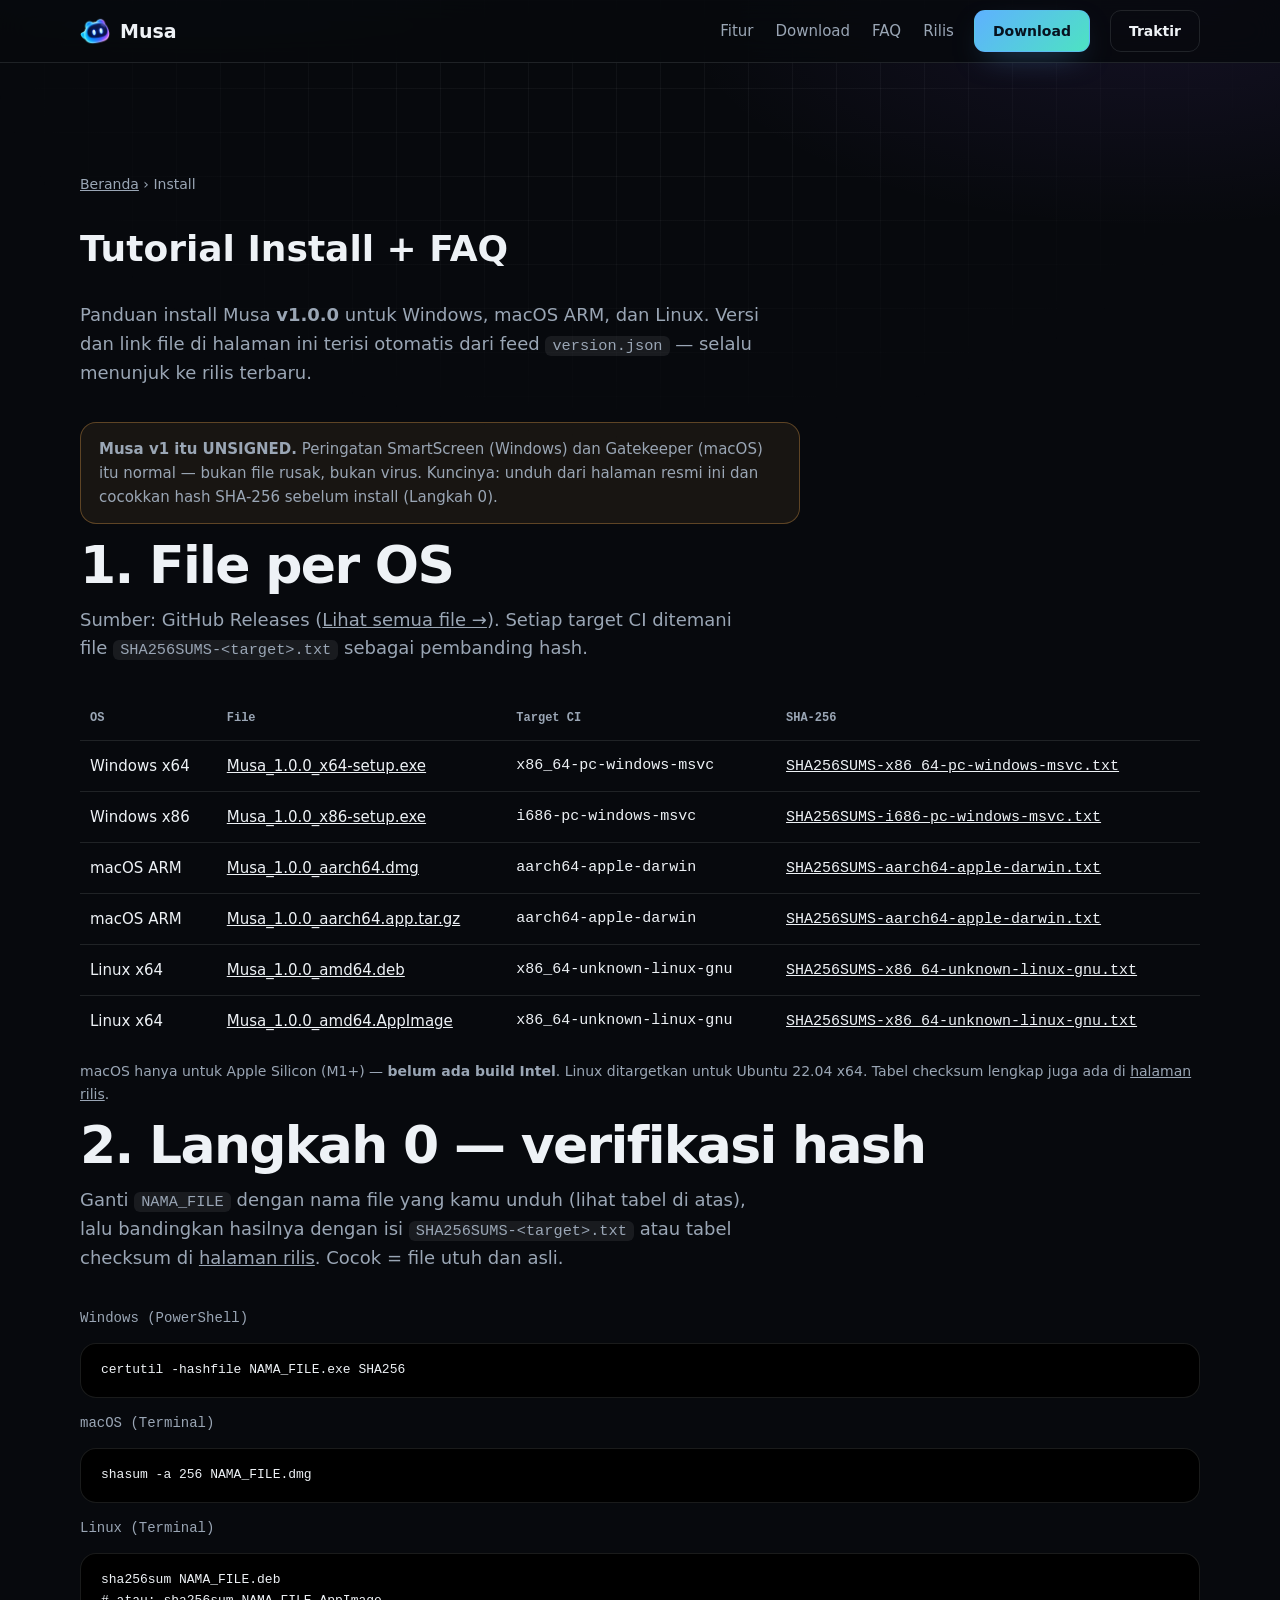
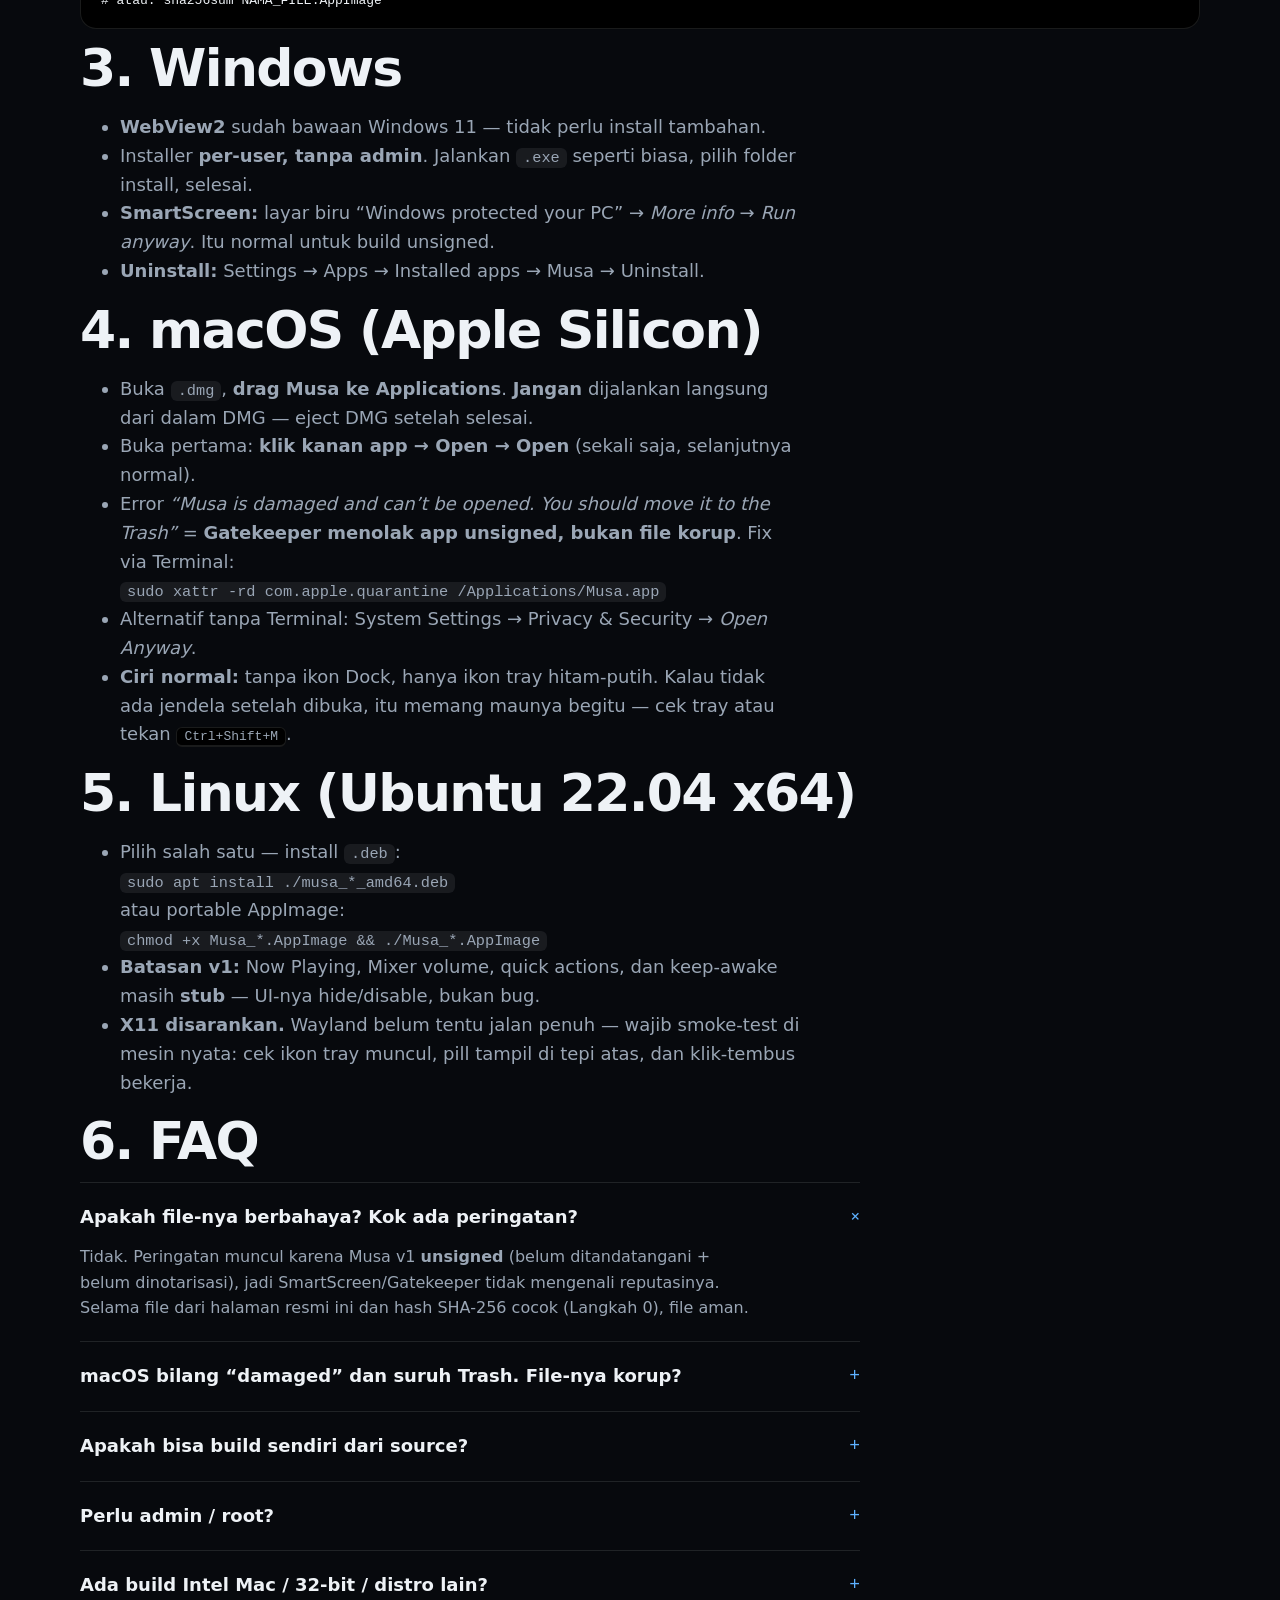
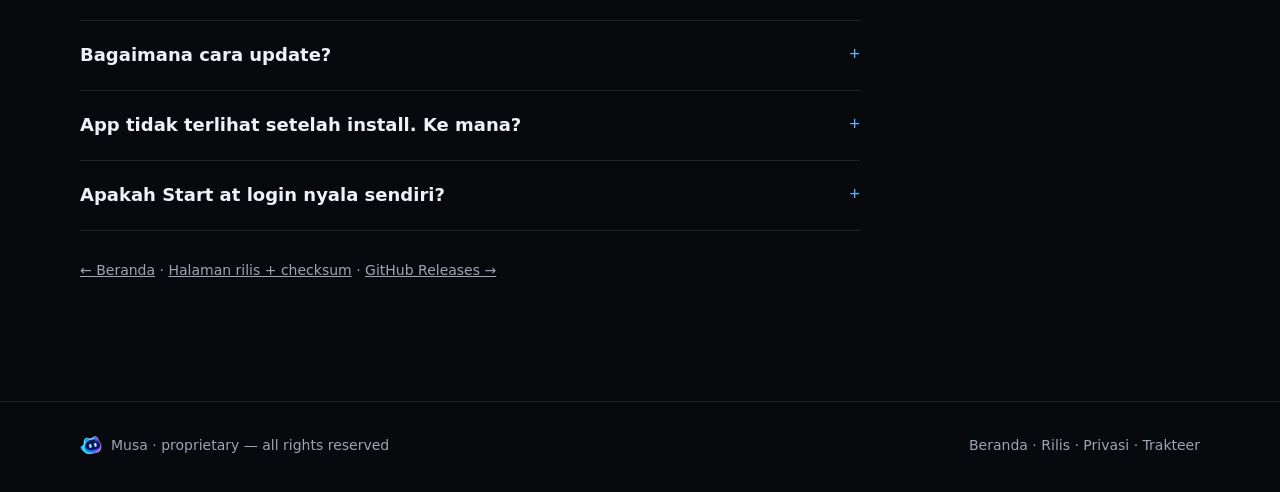
==== install/index.html @ 853f1265 "Halaman install + FAQ, rilis via GitHub, tombol Trakteer - releases.json: file rilis pindah ke GitHu" ====
<!doctype html>
<html lang="id">
<head>
  <meta charset="utf-8" />
  <meta name="viewport" content="width=device-width, initial-scale=1" />
  <title>Tutorial Install + FAQ — Musa</title>
  <meta name="description" content="Cara install Musa v1 (unsigned) di Windows, macOS ARM, dan Linux: verifikasi SHA-256, lewati SmartScreen/Gatekeeper, plus FAQ update dan troubleshooting." />
  <link rel="canonical" href="https://musa.kacangan.net/install/" />
  <meta name="theme-color" content="#0a0a0c" />
  <meta name="robots" content="index, follow" />
  <meta property="og:type" content="website" />
  <meta property="og:site_name" content="Musa" />
  <meta property="og:title" content="Tutorial Install + FAQ — Musa" />
  <meta property="og:description" content="Musa v1 itu unsigned: SmartScreen/Gatekeeper cerewet itu normal. Verifikasi hash, install per-OS, FAQ update & troubleshooting." />
  <meta property="og:url" content="https://musa.kacangan.net/install/" />
  <meta property="og:image" content="https://musa.kacangan.net/assets/og-image.png" />
  <meta name="twitter:card" content="summary_large_image" />
  <meta name="twitter:title" content="Tutorial Install + FAQ — Musa" />
  <meta name="twitter:description" content="Verifikasi hash, lewati SmartScreen/Gatekeeper, install per-OS, FAQ update & troubleshooting." />
  <meta name="twitter:image" content="https://musa.kacangan.net/assets/og-image.png" />
  <link rel="icon" type="image/x-icon" href="../assets/favicon.ico" />
  <link rel="icon" type="image/png" sizes="32x32" href="../assets/favicon-32x32.png" />
  <link rel="icon" type="image/png" sizes="16x16" href="../assets/favicon-16x16.png" />
  <link rel="apple-touch-icon" href="../assets/apple-touch-icon.png" />
  <link rel="manifest" href="../site.webmanifest" />
  <link rel="stylesheet" href="../styles.css" />
  <script type="application/ld+json">
  {"@context":"https://schema.org","@type":"WebPage","name":"Tutorial Install + FAQ — Musa","url":"https://musa.kacangan.net/install/","description":"Cara install Musa v1 (unsigned) di Windows, macOS ARM, dan Linux plus FAQ."}
  </script>
  <script type="application/ld+json">
  {"@context":"https://schema.org","@type":"FAQPage","mainEntity":[
    {"@type":"Question","name":"Apakah file Musa berbahaya? Ada peringatan SmartScreen/Gatekeeper.","acceptedAnswer":{"@type":"Answer","text":"Tidak. Musa v1 belum ditandatangani (unsigned) sehingga Windows SmartScreen dan macOS Gatekeeper memberi peringatan. Itu normal untuk build unsigned. Pastikan file diunduh dari halaman resmi ini dan cocokkan hash SHA-256-nya."}},
    {"@type":"Question","name":"macOS bilang file damaged dan harus di-Trash. Apakah file-nya korup?","acceptedAnswer":{"@type":"Answer","text":"Bukan korup — itu Gatekeeper menolak aplikasi unsigned. Selama hash SHA-256 cocok, file-nya utuh. Perbaiki dengan sudo xattr -rd com.apple.quarantine /Applications/Musa.app atau via Privacy & Security > Open Anyway."}},
    {"@type":"Question","name":"Apakah perlu install sebagai admin/root?","acceptedAnswer":{"@type":"Answer","text":"Tidak untuk Windows (installer per-user) dan AppImage Linux. Paket .deb butuh sudo apt install. Di macOS, drag ke Applications kadang meminta password admin."}},
    {"@type":"Question","name":"Apakah ada build untuk Intel Mac, Windows 32-bit, atau distro Linux lain?","acceptedAnswer":{"@type":"Answer","text":"macOS hanya Apple Silicon (ARM M1+), belum ada build Intel. Windows tersedia x64 dan x86 (32-bit). Linux ditargetkan untuk Ubuntu 22.04 x64; distro lain bisa coba AppImage tanpa garansi."}},
    {"@type":"Question","name":"Bagaimana cara update Musa?","acceptedAnswer":{"@type":"Answer","text":"v1 masih manual: buka Settings > General > Update di aplikasi untuk cek versi terbaru (via feed version.json), unduh installer baru, dan install di atas versi lama. Setting JSON terbawa otomatis."}},
    {"@type":"Question","name":"Aplikasi tidak terlihat setelah install. Di mana?","acceptedAnswer":{"@type":"Answer","text":"Musa berjalan sebagai ikon tray tanpa jendela utama. Cek tray/system tray, atau tekan Ctrl+Shift+M untuk memunculkan pill. Kalau tetap hilang, cek log: Windows di %LOCALAPPDATA%\\com.musa.app\\logs\\musa.log, macOS di ~/Library/Logs/com.musa.app/musa.log."}}
  ]}
  </script>
</head>
<body>
  <header class="nav">
    <div class="wrap nav-inner">
      <a class="brand" href="../index.html"><img src="../assets/logo.png" alt="Logo Musa" width="30" height="30" />Musa</a>
      <nav class="nav-links">
        <a href="../index.html#fitur">Fitur</a>
        <a href="../index.html#download">Download</a>
        <a href="../index.html#faq">FAQ</a>
        <a href="../rilis/">Rilis</a>
      </nav>
      <a class="btn btn-small" href="../index.html#download">Download</a>
      <a class="btn btn-small btn-ghost" href="https://trakteer.id/codewithalfi" target="_blank" rel="noopener">Traktir</a>
    </div>
  </header>

  <main class="wrap section">
    <p class="meta"><a href="../index.html">Beranda</a> › Install</p>
    <h1>Tutorial Install + FAQ</h1>
    <p class="section-sub">Panduan install Musa <strong data-ver>v1</strong> untuk Windows, macOS ARM, dan Linux. Versi dan link file di halaman ini terisi otomatis dari feed <code>version.json</code> — selalu menunjuk ke rilis terbaru.</p>

    <p class="warn"><strong>Musa v1 itu UNSIGNED.</strong> Peringatan SmartScreen (Windows) dan Gatekeeper (macOS) itu normal — bukan file rusak, bukan virus. Kuncinya: unduh dari halaman resmi ini dan cocokkan hash SHA-256 sebelum install (Langkah 0).</p>

    <h2 id="file">1. File per OS</h2>
    <p class="section-sub">Sumber: GitHub Releases (<a data-github href="https://github.com/alfiansetia/musa-landing/releases/">Lihat semua file →</a>). Setiap target CI ditemani file <code>SHA256SUMS-&lt;target&gt;.txt</code> sebagai pembanding hash.</p>
    <div style="overflow-x:auto">
    <table class="table">
      <thead><tr><th>OS</th><th>File</th><th>Target CI</th><th>SHA-256</th></tr></thead>
      <tbody>
        <tr>
          <td>Windows x64</td>
          <td><a data-asset="x64-setup" href="../rilis/"><span data-filename="x64-setup">memuat…</span></a></td>
          <td class="mono">x86_64-pc-windows-msvc</td>
          <td><a data-sha="x86_64-pc-windows-msvc" href="https://github.com/alfiansetia/musa-landing/releases/" class="mono">SHA256SUMS.txt</a></td>
        </tr>
        <tr>
          <td>Windows x86</td>
          <td><a data-asset="x86-setup" href="../rilis/"><span data-filename="x86-setup">memuat…</span></a></td>
          <td class="mono">i686-pc-windows-msvc</td>
          <td><a data-sha="i686-pc-windows-msvc" href="https://github.com/alfiansetia/musa-landing/releases/" class="mono">SHA256SUMS.txt</a></td>
        </tr>
        <tr>
          <td>macOS ARM</td>
          <td><a data-asset="dmg" href="../rilis/"><span data-filename="dmg">memuat…</span></a></td>
          <td class="mono">aarch64-apple-darwin</td>
          <td><a data-sha="aarch64-apple-darwin" href="https://github.com/alfiansetia/musa-landing/releases/" class="mono">SHA256SUMS.txt</a></td>
        </tr>
        <tr>
          <td>macOS ARM</td>
          <td><a data-asset="app-targz" href="../rilis/"><span data-filename="app-targz">memuat…</span></a></td>
          <td class="mono">aarch64-apple-darwin</td>
          <td><a data-sha="aarch64-apple-darwin" href="https://github.com/alfiansetia/musa-landing/releases/" class="mono">SHA256SUMS.txt</a></td>
        </tr>
        <tr>
          <td>Linux x64</td>
          <td><a data-asset="deb" href="../rilis/"><span data-filename="deb">memuat…</span></a></td>
          <td class="mono">x86_64-unknown-linux-gnu</td>
          <td><a data-sha="x86_64-unknown-linux-gnu" href="https://github.com/alfiansetia/musa-landing/releases/" class="mono">SHA256SUMS.txt</a></td>
        </tr>
        <tr>
          <td>Linux x64</td>
          <td><a data-asset="appimage" href="../rilis/"><span data-filename="appimage">memuat…</span></a></td>
          <td class="mono">x86_64-unknown-linux-gnu</td>
          <td><a data-sha="x86_64-unknown-linux-gnu" href="https://github.com/alfiansetia/musa-landing/releases/" class="mono">SHA256SUMS.txt</a></td>
        </tr>
      </tbody>
    </table>
    </div>
    <p class="meta">macOS hanya untuk Apple Silicon (M1+) — <strong>belum ada build Intel</strong>. Linux ditargetkan untuk Ubuntu 22.04 x64. Tabel checksum lengkap juga ada di <a href="../rilis/">halaman rilis</a>.</p>

    <h2 id="verifikasi">2. Langkah 0 — verifikasi hash</h2>
    <p class="section-sub">Ganti <code>NAMA_FILE</code> dengan nama file yang kamu unduh (lihat tabel di atas), lalu bandingkan hasilnya dengan isi <code>SHA256SUMS-&lt;target&gt;.txt</code> atau tabel checksum di <a href="../rilis/">halaman rilis</a>. Cocok = file utuh dan asli.</p>
    <p class="meta mono">Windows (PowerShell)</p>
    <pre class="code">certutil -hashfile NAMA_FILE.exe SHA256</pre>
    <p class="meta mono">macOS (Terminal)</p>
    <pre class="code">shasum -a 256 NAMA_FILE.dmg</pre>
    <p class="meta mono">Linux (Terminal)</p>
    <pre class="code">sha256sum NAMA_FILE.deb
# atau: sha256sum NAMA_FILE.AppImage</pre>

    <h2 id="windows">3. Windows</h2>
    <ul class="notes-list">
      <li><strong>WebView2</strong> sudah bawaan Windows 11 — tidak perlu install tambahan.</li>
      <li>Installer <strong>per-user, tanpa admin</strong>. Jalankan <code>.exe</code> seperti biasa, pilih folder install, selesai.</li>
      <li><strong>SmartScreen:</strong> layar biru &ldquo;Windows protected your PC&rdquo; → <em>More info</em> → <em>Run anyway</em>. Itu normal untuk build unsigned.</li>
      <li><strong>Uninstall:</strong> Settings → Apps → Installed apps → Musa → Uninstall.</li>
    </ul>

    <h2 id="macos">4. macOS (Apple Silicon)</h2>
    <ul class="notes-list">
      <li>Buka <code>.dmg</code>, <strong>drag Musa ke Applications</strong>. <strong>Jangan</strong> dijalankan langsung dari dalam DMG — eject DMG setelah selesai.</li>
      <li>Buka pertama: <strong>klik kanan app → Open → Open</strong> (sekali saja, selanjutnya normal).</li>
      <li>Error <em>&ldquo;Musa is damaged and can&rsquo;t be opened. You should move it to the Trash&rdquo;</em> = <strong>Gatekeeper menolak app unsigned, bukan file korup</strong>. Fix via Terminal:<br /><code>sudo xattr -rd com.apple.quarantine /Applications/Musa.app</code></li>
      <li>Alternatif tanpa Terminal: System Settings → Privacy &amp; Security → <em>Open Anyway</em>.</li>
      <li><strong>Ciri normal:</strong> tanpa ikon Dock, hanya ikon tray hitam-putih. Kalau tidak ada jendela setelah dibuka, itu memang maunya begitu — cek tray atau tekan <kbd>Ctrl+Shift+M</kbd>.</li>
    </ul>

    <h2 id="linux">5. Linux (Ubuntu 22.04 x64)</h2>
    <ul class="notes-list">
      <li>Pilih salah satu — install <code>.deb</code>:<br /><code>sudo apt install ./musa_*_amd64.deb</code><br />atau portable AppImage:<br /><code>chmod +x Musa_*.AppImage &amp;&amp; ./Musa_*.AppImage</code></li>
      <li><strong>Batasan v1:</strong> Now Playing, Mixer volume, quick actions, dan keep-awake masih <strong>stub</strong> — UI-nya hide/disable, bukan bug.</li>
      <li><strong>X11 disarankan.</strong> Wayland belum tentu jalan penuh — wajib smoke-test di mesin nyata: cek ikon tray muncul, pill tampil di tepi atas, dan klik-tembus bekerja.</li>
    </ul>

    <h2 id="faq">6. FAQ</h2>
    <details open>
      <summary>Apakah file-nya berbahaya? Kok ada peringatan?</summary>
      <p>Tidak. Peringatan muncul karena Musa v1 <strong>unsigned</strong> (belum ditandatangani + belum dinotarisasi), jadi SmartScreen/Gatekeeper tidak mengenali reputasinya. Selama file dari halaman resmi ini dan hash SHA-256 cocok (Langkah 0), file aman.</p>
    </details>
    <details>
      <summary>macOS bilang &ldquo;damaged&rdquo; dan suruh Trash. File-nya korup?</summary>
      <p>Bukan korup — itu pesan Gatekeeper untuk app unsigned. Kalau hash SHA-256 cocok, file utuh. Fix: <code>sudo xattr -rd com.apple.quarantine /Applications/Musa.app</code>, atau System Settings → Privacy &amp; Security → <em>Open Anyway</em>.</p>
    </details>
    <details>
      <summary>Apakah bisa build sendiri dari source?</summary>
      <p>Tidak — Musa itu <strong>closed source</strong> (proprietary), tidak ada source publik. Satu-satunya cara resmi adalah binary dari halaman ini / GitHub Releases, lalu verifikasi hash-nya (Langkah 0).</p>
    </details>
    <details>
      <summary>Perlu admin / root?</summary>
      <p>Windows tidak (per-user). macOS umumnya tidak, kadang butuh password admin saat copy ke Applications. Linux: <code>.deb</code> butuh <code>sudo</code>, AppImage tidak.</p>
    </details>
    <details>
      <summary>Ada build Intel Mac / 32-bit / distro lain?</summary>
      <p>macOS: <strong>ARM M1+ saja, belum ada build Intel</strong>. Windows: tersedia x64 dan x86 (32-bit). Linux: target Ubuntu 22.04 x64 — distro lain silakan coba AppImage, tanpa garansi.</p>
    </details>
    <details>
      <summary>Bagaimana cara update?</summary>
      <p>v1 masih <strong>manual</strong>: buka Settings → General → Update di aplikasi untuk cek versi terbaru (mengambil feed <code>version.json</code>). Unduh installer baru dan install di atas versi lama — setting JSON terbawa otomatis.</p>
    </details>
    <details>
      <summary>App tidak terlihat setelah install. Ke mana?</summary>
      <p>Musa hidup di <strong>tray</strong> tanpa jendela utama. Cek ikon tray, atau tekan <kbd>Ctrl+Shift+M</kbd> sebagai jalur darurat. Kalau tetap hilang, cek log — Windows: <code>%LOCALAPPDATA%\com.musa.app\logs\musa.log</code> · macOS: <code>~/Library/Logs/com.musa.app/musa.log</code>.</p>
    </details>
    <details>
      <summary>Apakah Start at login nyala sendiri?</summary>
      <p>Tidak — <strong>default mati</strong>. Nyalakan manual dari Settings atau menu tray kalau mau Musa jalan tiap boot.</p>
    </details>

    <p class="meta" style="margin-top:28px"><a href="../index.html">← Beranda</a> · <a href="../rilis/">Halaman rilis + checksum</a> · <a data-github href="https://github.com/alfiansetia/musa-landing/releases/">GitHub Releases →</a></p>
  </main>

  <footer>
    <div class="wrap foot">
      <span class="foot-brand"><img src="../assets/logo.png" alt="" width="22" height="22" />Musa · proprietary — all rights reserved</span>
      <span><a href="../index.html">Beranda</a> · <a href="../rilis/">Rilis</a> · <a href="../privasi/">Privasi</a> · <a href="https://trakteer.id/codewithalfi" target="_blank" rel="noopener">Trakteer</a></span>
    </div>
  </footer>

  <script>
  // Isi versi + URL file dinamis dari ../version.json (feed rilis terbaru).
  // Tanpa JS (atau fetch gagal, mis. preview file://): link default mengarah
  // ke ../rilis/ dan halaman GitHub Releases — tidak ada link mati.
  (function () {
    function basename(url) {
      try { return decodeURIComponent(url.split("?")[0].split("/").pop()) || ""; }
      catch (e) { return ""; }
    }
    function fill(rel) {
      if (!rel || !rel.version) return;
      document.querySelectorAll("[data-ver]").forEach(function (el) {
        el.textContent = "v" + rel.version;
      });
      var files = rel.files || {};
      document.querySelectorAll("[data-asset]").forEach(function (el) {
        var url = files[el.getAttribute("data-asset")];
        if (url && url !== "#") {
          el.href = url;
          var name = document.querySelector('[data-filename="' + el.getAttribute("data-asset") + '"]');
          if (name) name.textContent = basename(url);
        } else {
          el.href = "../rilis/";
        }
      });
      var base = "";
      Object.keys(files).forEach(function (k) {
        var u = files[k];
        if (u && u !== "#" && !base) base = u.slice(0, u.lastIndexOf("/") + 1);
      });
      document.querySelectorAll("[data-sha]").forEach(function (el) {
        var t = el.getAttribute("data-sha");
        el.textContent = "SHA256SUMS-" + t + ".txt";
        el.href = base ? base + "SHA256SUMS-" + t + ".txt"
          : "https://github.com/alfiansetia/musa-landing/releases/";
      });
      if (rel.github) {
        document.querySelectorAll("[data-github]").forEach(function (el) { el.href = rel.github; });
      }
    }
    fetch("../version.json", { cache: "no-store" })
      .then(function (r) { if (!r.ok) throw new Error("http " + r.status); return r.json(); })
      .then(fill)
      .catch(function () {
        document.querySelectorAll("[data-filename]").forEach(function (el) {
          el.textContent = "lihat halaman rilis";
        });
      });
  })();
  </script>
</body>
</html>
---- styles.css ----
:root {
  color-scheme: dark;
  --bg: #07090d;
  --bg2: #0b0f16;
  --panel: #0e141d;
  --panel2: #111927;
  --ink: #eef2f6;
  --mist: #9aa6b5;
  --dim: #5f6b7a;
  --line: rgba(238, 242, 246, 0.11);
  --brand: #5eb1ff;
  --brand-ink: #06121f;
  --acc: #5eb1ff;
  --acc2: #4de3c2;
  --font: "Bricolage Grotesque", "Segoe UI Variable Display", "Segoe UI", system-ui, sans-serif;
  --mono: "JetBrains Mono", ui-monospace, "Cascadia Code", Consolas, monospace;
  --spring: cubic-bezier(0.34, 1.32, 0.5, 1);
}
* { box-sizing: border-box; }
html { scroll-behavior: smooth; -webkit-text-size-adjust: 100%; }
body {
  margin: 0; color: var(--ink);
  font-family: var(--font); font-size: 18px; line-height: 1.6;
  -webkit-font-smoothing: antialiased;
  background:
    radial-gradient(900px 420px at 15% -5%, rgba(94, 177, 255, 0.13), transparent 60%),
    radial-gradient(800px 380px at 90% 0%, rgba(139, 92, 246, 0.10), transparent 60%),
    linear-gradient(var(--bg), var(--bg));
}
body::before {
  content: ""; position: fixed; inset: 0; pointer-events: none; z-index: 0;
  background-image: linear-gradient(rgba(238,242,246,0.045) 1px, transparent 1px),
    linear-gradient(90deg, rgba(238,242,246,0.045) 1px, transparent 1px);
  background-size: 44px 44px;
  mask-image: radial-gradient(900px 600px at 50% 0%, #000 30%, transparent 75%);
}
main, header, footer { position: relative; z-index: 1; }
a { color: inherit; }
:focus-visible { outline: 2px solid var(--brand); outline-offset: 3px; border-radius: 6px; }
.wrap { width: min(1120px, 100% - 48px); margin-inline: auto; }
.mono { font-family: var(--mono); }
.dim { color: var(--dim); }

/* Nav */
.nav {
  position: sticky; top: 0; z-index: 50;
  background: rgba(7, 9, 13, 0.82); backdrop-filter: blur(14px);
  border-bottom: 1px solid var(--line);
  transition: transform 0.32s var(--spring);
}
.nav-hidden { transform: translateY(-100%); }
.nav-inner { display: flex; align-items: center; gap: 20px; height: 62px; }
.brand { display: flex; align-items: center; gap: 10px; text-decoration: none; font-weight: 800; font-size: 19px; margin-right: auto; }
.brand img { width: 30px; height: 30px; display: block; object-fit: contain; }
.nav-links { display: flex; gap: 22px; font-size: 15px; }
.nav-links a { text-decoration: none; color: var(--mist); }
.nav-links a:hover { color: var(--ink); }

/* Hero split */
.hero { display: grid; grid-template-columns: 1.02fr 0.98fr; gap: 56px; align-items: center; padding: 72px 0 8px; }
.eyebrow { display: inline-flex; align-items: center; gap: 10px; margin: 0 0 18px; padding: 7px 14px; border-radius: 999px; border: 1px solid var(--line); color: var(--mist); font-size: 13px; font-family: var(--mono); background: rgba(14,20,29,0.7); }
.pulse { width: 8px; height: 8px; border-radius: 50%; background: var(--brand); box-shadow: 0 0 0 0 rgba(94,177,255,0.6); animation: pulse 2s infinite; }
@keyframes pulse { 70% { box-shadow: 0 0 0 9px rgba(94,177,255,0); } 100% { box-shadow: 0 0 0 0 rgba(94,177,255,0); } }
.eyebrow .sep { color: var(--dim); }
.hero h1 { margin: 0; font-size: clamp(46px, 6.4vw, 84px); line-height: 0.96; font-weight: 800; letter-spacing: -0.04em; }
.hero h1 em { font-style: normal; color: var(--brand); }
.lede { margin: 22px 0 0; max-width: 32em; color: var(--mist); font-size: 19px; }
.cta-row { margin-top: 30px; display: flex; flex-wrap: wrap; gap: 12px; }
.btn {
  position: relative; display: inline-flex; align-items: center; gap: 10px;
  padding: 15px 26px; border-radius: 14px; background: linear-gradient(135deg, var(--brand), var(--acc2)); color: var(--brand-ink);
  font-weight: 800; font-size: 16px; text-decoration: none; font-family: inherit;
  border: 1px solid rgba(94,177,255,0.5);
  transition: transform 0.22s var(--spring), box-shadow 0.22s;
  box-shadow: 0 12px 32px -14px rgba(94,177,255,0.55);
}
.btn:hover { transform: translateY(-2px); }
.btn-ghost { background: transparent; color: var(--ink); border: 1px solid var(--line); box-shadow: none; }
.btn-small { padding: 9px 18px; font-size: 14px; border-radius: 11px; }
.link { display: inline-block; margin-top: 8px; font-size: 14px; color: var(--mist); }
.meta { color: var(--mist); font-size: 14px; }
#os-hint:empty { display: none; }
#os-hint { margin-top: 12px; font-size: 13px; }
.chips { display: flex; flex-wrap: wrap; gap: 8px; margin-top: 18px; }
.chip { font-family: var(--mono); font-size: 12.5px; color: var(--mist); border: 1px solid var(--line); background: rgba(14,20,29,0.7); padding: 6px 13px; border-radius: 999px; }
.chip b { color: var(--brand); font-weight: 600; }

/* Desktop mockup — demo hover asli */
.hero-demo { min-width: 0; }
.desk { background: var(--bg2); border: 1px solid var(--line); border-radius: 18px; overflow: hidden; box-shadow: 0 40px 90px -50px rgba(0,0,0,0.9), 0 0 0 1px rgba(94,177,255,0.06); }
.desk-bar { display: flex; align-items: center; gap: 12px; padding: 11px 15px; border-bottom: 1px solid var(--line); background: rgba(0,0,0,0.35); }
.dots { display: inline-flex; gap: 6px; }
.dots i { width: 10px; height: 10px; border-radius: 50%; background: #2a3340; display: block; }
.dots i:first-child { background: #ff5f57; } .dots i:nth-child(2) { background: #febc2e; } .dots i:nth-child(3) { background: #28c840; }
.desk-title { font-size: 12px; color: var(--dim); }
.desk-musa { margin-left: auto; border-radius: 50%; }
.desk-screen { position: relative; height: 380px; overflow: hidden; background: linear-gradient(180deg, #101827 0%, #0a0f18 60%, #07090d 100%); }
.wallpaper { position: absolute; inset: 0; background: radial-gradient(420px 200px at 50% 20%, rgba(94,177,255,0.25), transparent 70%), radial-gradient(300px 300px at 80% 90%, rgba(77,227,194,0.14), transparent 70%); }
.clickzone { position: absolute; inset: 54px 26px 46px; border: 1px dashed rgba(94,177,255,0.4); border-radius: 14px; display: flex; align-items: flex-end; justify-content: center; padding-bottom: 10px; }
.clickzone span { font-size: 11px; color: var(--brand); background: rgba(94,177,255,0.1); border: 1px solid rgba(94,177,255,0.3); padding: 2px 10px; border-radius: 999px; }
.pill {
  position: absolute; top: 12px; left: 50%; transform: translateX(-50%);
  width: 236px; background: #000; border: 1px solid rgba(238,242,246,0.2);
  border-radius: 22px; padding: 9px 14px; cursor: default;
  transition: width 0.35s var(--spring), border-radius 0.35s var(--spring), box-shadow 0.3s;
  box-shadow: 0 10px 40px rgba(0,0,0,0.6);
}
.desk-screen:hover .pill { width: min(380px, calc(100% - 90px)); border-radius: 20px; border-color: rgba(94,177,255,0.55); box-shadow: 0 0 0 1px rgba(94,177,255,0.25), 0 18px 50px rgba(0,0,0,0.7); }
.pill-top { display: flex; align-items: center; gap: 10px; }
.pill-dot { width: 8px; height: 8px; border-radius: 50%; background: var(--acc2); flex: none; }
.pill-clock, .pill-stat { font-size: 12px; color: #cfd8e3; }
.pill-stat { margin-left: auto; }
.pill-musa { border-radius: 50%; }
.pill-expand { max-height: 0; opacity: 0; overflow: hidden; transition: max-height 0.35s var(--spring), opacity 0.25s, margin 0.3s; margin-top: 0; }
.desk-screen:hover .pill-expand { max-height: 220px; opacity: 1; margin-top: 12px; }
.desk-screen:hover .pill-stat { display: none; }
.pill-row { display: flex; align-items: center; gap: 12px; background: rgba(238,242,246,0.06); border: 1px solid var(--line); border-radius: 14px; padding: 10px 12px; }
.pill-row + .pill-row { margin-top: 8px; justify-content: space-between; background: transparent; border-style: dashed; }
.pill-row img { border-radius: 10px; }
.pill-song { display: flex; flex-direction: column; gap: 2px; min-width: 0; }
.pill-song strong { font-size: 14px; }
.pill-song .mono { font-size: 11px; color: var(--mist); }
.seek { display: block; height: 4px; border-radius: 999px; background: rgba(238,242,246,0.15); margin-top: 6px; overflow: hidden; }
.seek i { display: block; height: 100%; background: var(--brand); border-radius: inherit; }
.pill-play { margin-left: auto; width: 32px; height: 32px; display: grid; place-items: center; border-radius: 50%; background: var(--brand); color: #000; font-size: 14px; }
.pill-row.small { font-size: 11.5px; color: var(--mist); }
.desk-hint { position: absolute; bottom: 10px; left: 0; right: 0; text-align: center; font-size: 11px; color: var(--dim); margin: 0; }

/* Strip */
.strip { padding: 34px 0 0; }
.strip-inner { display: flex; align-items: center; justify-content: center; flex-wrap: wrap; gap: 14px; font-size: 13px; color: var(--mist); border: 1px solid var(--line); background: rgba(14,20,29,0.6); border-radius: 999px; padding: 11px 22px; }
.strip-inner i { color: var(--brand); font-style: normal; font-size: 9px; }
.strip-inner a { color: var(--brand); text-decoration: none; }
.strip-inner a:hover { text-decoration: underline; }
.strip-inner .dim { color: var(--dim); }

/* Section */
.section { padding: 96px 0 0; }
.kicker { color: var(--brand); font-size: 13px; margin: 0 0 10px; letter-spacing: 0.04em; }
.section h2 { font-size: clamp(32px, 4.4vw, 52px); line-height: 1.02; letter-spacing: -0.032em; font-weight: 800; margin: 0 0 14px; }
.section-sub { color: var(--mist); max-width: 38em; margin: 0 0 34px; }
.warn { background: rgba(255, 180, 84, 0.07); border: 1px solid rgba(255, 180, 84, 0.3); border-radius: 16px; padding: 14px 18px; font-size: 15px; color: var(--mist); max-width: 720px; }

/* Download cards */
.cards { display: grid; gap: 14px; grid-template-columns: repeat(auto-fit, minmax(260px, 1fr)); margin-top: 18px; }
.card { background: var(--panel); border: 1px solid var(--line); border-radius: 20px; padding: 24px; }
.card h3 { margin: 0 0 6px; font-size: 22px; letter-spacing: -0.01em; }
.card p { color: var(--mist); font-size: 15.5px; }
.card .os { color: var(--mist); font-size: 14px; margin: 0 0 6px; }
.card .btn { margin-top: 12px; }
.card-no { font-size: 11px; color: var(--brand); letter-spacing: 0.08em; margin: 0 0 10px; }
a.is-pending { opacity: 0.45; }
.card.is-recommended { border-color: var(--brand) !important; box-shadow: 0 0 0 1px var(--brand), 0 18px 44px -22px rgba(94,177,255,0.5); }
.card p.rec-badge { display: inline-block; font-size: 12px; font-weight: 700; color: var(--brand-ink); background: var(--brand); border-radius: 999px; padding: 3px 12px; margin: 0 0 12px; font-family: var(--mono); }

/* Fitur: tabs + stage preview */
.tabs { display: flex; flex-wrap: wrap; gap: 8px; margin: 28px 0 18px; justify-content: center; }
.tab {
  font-family: var(--mono); font-size: 13px; color: var(--mist);
  background: transparent; border: 1px solid var(--line); border-radius: 999px;
  padding: 9px 18px; cursor: pointer; display: inline-flex; gap: 8px; align-items: center;
  transition: color 0.2s, background 0.2s, border-color 0.2s, transform 0.2s var(--spring);
}
.tab:hover { color: var(--ink); border-color: rgba(238,242,246,0.3); transform: translateY(-1px); }
.tab[aria-selected="true"] { color: var(--brand-ink); background: var(--brand); border-color: var(--brand); font-weight: 600; }
.tab svg { flex: none; }
.stage {
  max-width: 620px; margin: 0 auto; background: linear-gradient(180deg, var(--panel2), var(--panel));
  border: 1px solid var(--line); border-radius: 22px; overflow: hidden;
  box-shadow: 0 40px 90px -50px rgba(0,0,0,0.9);
}
.stage-bar { display: flex; align-items: center; gap: 12px; padding: 11px 16px; border-bottom: 1px solid var(--line); background: rgba(0,0,0,0.35); font-size: 12px; color: var(--dim); }
.panel { padding: 28px 28px 24px; min-height: 238px; }
.panel[hidden] { display: none; }
.feat-desc { max-width: 620px; margin: 18px auto 0; color: var(--mist); font-size: 15.5px; text-align: center; min-height: 3.2em; }
/* preview: media */
.pv-media { display: flex; gap: 16px; align-items: center; }
.pv-art { width: 76px; height: 76px; border-radius: 14px; flex: none; background: linear-gradient(135deg, var(--brand), #8b5cf6 60%, var(--acc2)); box-shadow: 0 10px 26px -10px rgba(94,177,255,0.6); }
.pv-song { flex: 1; min-width: 0; display: flex; flex-direction: column; gap: 5px; }
.pv-song strong { font-size: 17px; }
.pv-song .mono { font-size: 11.5px; color: var(--mist); }
.pv-seek { display: block; height: 5px; border-radius: 999px; background: rgba(238,242,246,0.14); margin-top: 6px; overflow: hidden; }
.pv-seek i { display: block; height: 100%; background: linear-gradient(90deg, var(--brand), var(--acc2)); border-radius: inherit; }
.pv-ctrl { display: flex; align-items: center; gap: 12px; margin-top: 8px; }
.pv-chip { font-size: 10.5px; color: var(--mist); border: 1px solid var(--line); border-radius: 999px; padding: 2px 10px; }
.pv-btns { display: inline-flex; align-items: center; gap: 12px; color: var(--ink); }
.pv-spec { display: flex; align-items: flex-end; gap: 7px; height: 44px; margin-top: 20px; padding-top: 14px; border-top: 1px dashed var(--line); }
.pv-spec i { flex: 1; border-radius: 3px; background: linear-gradient(180deg, var(--brand), rgba(94,177,255,0.2)); }
/* preview: lirik */
.pv-lyr { display: flex; flex-direction: column; gap: 9px; text-align: center; padding: 6px 0 2px; }
.pv-lyr span { color: var(--dim); font-size: 15px; }
.pv-lyr .active { color: var(--ink); font-size: 17px; font-weight: 700; }
/* preview: timer */
.pv-timer { font-size: 64px; font-weight: 600; letter-spacing: -0.03em; margin: 6px 0 0; text-align: center; color: var(--ink); font-variant-numeric: tabular-nums; }
.pv-sub { font-size: 12px; color: var(--dim); text-align: center; margin: 6px 0 0; }
.pv-presets { display: flex; justify-content: center; flex-wrap: wrap; gap: 8px; margin-top: 18px; }
.pv-presets span { font-size: 12.5px; color: var(--mist); border: 1px solid var(--line); border-radius: 10px; padding: 7px 16px; }
.pv-presets .on { color: var(--brand-ink); background: var(--brand); border-color: var(--brand); font-weight: 600; }
.pv-presets .ghost { border-style: dashed; }
/* preview: shelf */
.pv-shelf { display: flex; gap: 10px; }
.pv-file { flex: 1; min-width: 0; display: flex; gap: 10px; align-items: center; background: rgba(0,0,0,0.4); border: 1px solid var(--line); border-radius: 14px; padding: 10px 12px; }
.pv-file strong { display: block; font-size: 13.5px; white-space: nowrap; overflow: hidden; text-overflow: ellipsis; }
.pv-file .mono { font-size: 11px; color: var(--mist); }
.pv-thumb { font-family: var(--mono); font-style: normal; font-size: 10px; font-weight: 600; width: 36px; height: 36px; flex: none; display: grid; place-items: center; border-radius: 9px; }
.pv-thumb.jpg { background: rgba(94,177,255,0.16); color: var(--brand); }
.pv-thumb.pdf { background: rgba(255,107,107,0.14); color: #ff8f8f; }
.pv-thumb.url { background: rgba(77,227,194,0.13); color: var(--acc2); }
/* preview: stats */
.pv-slots { display: flex; gap: 12px; justify-content: center; }
.pv-slot { flex: 1; display: flex; gap: 10px; align-items: center; justify-content: center; background: rgba(0,0,0,0.4); border: 1px solid var(--line); border-radius: 14px; padding: 14px 10px; }
.pv-slot strong { display: block; font-size: 16px; }
.pv-slot .mono { font-size: 10.5px; color: var(--mist); }
.pv-net { font-size: 12px; color: var(--ink); line-height: 1.7; }
/* preview: gaya */
.pv-styles { display: flex; align-items: center; justify-content: center; gap: 26px; padding: 12px 0 4px; }
.pv-shape { background: #000; border: 1px solid rgba(238,242,246,0.25); display: inline-flex; align-items: center; justify-content: center; gap: 14px; }
.pv-shape.dynamic { width: 150px; height: 40px; border-radius: 999px; }
.pv-shape.dynamic i { width: 9px; height: 12px; border-radius: 50%; background: #fff; box-shadow: 0 0 8px rgba(94,177,255,0.8); }
.pv-shape.bulat { width: 76px; height: 76px; border-radius: 50%; }
.pv-shape.bulat b { font-size: 12px; font-weight: 400; color: var(--mist); }
.pv-shape.poni { position: relative; width: 170px; height: 44px; border-radius: 0 0 14px 14px; border-top: 0; }
.pv-shape.poni i { width: 8px; height: 11px; border-radius: 50%; background: #fff; box-shadow: 0 0 8px rgba(94,177,255,0.8); }
.pv-shape.poni b { position: absolute; top: 6px; left: 50%; width: 6px; height: 6px; margin-left: -3px; border-radius: 50%; background: #1c2530; }
/* preview: mixer */
.pv-mixrow { display: flex; align-items: center; gap: 14px; padding: 11px 2px; border-bottom: 1px dashed var(--line); font-size: 14.5px; }
.pv-mixrow:last-of-type { border-bottom: 0; }
.pv-mixrow .mono { margin-left: auto; font-size: 12px; color: var(--mist); }
.pv-vol { flex: 1; height: 5px; border-radius: 999px; background: rgba(238,242,246,0.14); overflow: hidden; }
.pv-vol i { display: block; height: 100%; background: linear-gradient(90deg, var(--brand), var(--acc2)); border-radius: inherit; }
/* preview: hidrasi + eye-break */
.pv-water { text-align: center; font-size: 15px; color: var(--mist); margin: 8px 0 12px; }
.pv-water strong { font-size: 40px; color: var(--ink); letter-spacing: -0.02em; }
.pv-streak { display: flex; justify-content: center; gap: 8px; margin-top: 18px; }
.pv-streak i { width: 10px; height: 10px; border-radius: 50%; background: rgba(238,242,246,0.15); }
.pv-streak .on { background: var(--acc2); box-shadow: 0 0 8px rgba(77,227,194,0.6); }
.pv-eye { text-align: center; font-size: 52px; font-weight: 600; letter-spacing: -0.02em; margin: 8px 0 0; color: var(--ink); }
.pv-eyeline { text-align: center; color: var(--mist); font-size: 16px; margin: 8px 0 0; }
/* preview: aksi */
.pv-actions { display: flex; gap: 10px; flex-wrap: wrap; }
.pv-act { flex: 1 1 150px; display: inline-flex; gap: 9px; align-items: center; justify-content: center; border: 1px solid var(--line); border-radius: 14px; padding: 14px 10px; font-size: 14px; color: var(--ink); }
.pv-act.on { border-color: rgba(94,177,255,0.5); background: rgba(94,177,255,0.08); }
.pv-act svg { color: var(--brand); flex: none; }
.os-ico { vertical-align: -3px; margin-right: 8px; color: var(--brand); }
.pill-feat { display: inline-flex; align-items: center; gap: 6px; }
.pill-feat svg { flex: none; }
.pill-play { color: #000; }
.pill-play svg { display: block; }

/* Reveal antar section */
.rv { opacity: 0; transform: translateY(26px); transition: opacity 0.7s ease, transform 0.7s var(--spring); will-change: opacity, transform; }
.rv.in { opacity: 1; transform: none; }

/* OS grid */
.os-grid { display: grid; grid-template-columns: repeat(3, 1fr); gap: 14px; }

/* Terminal */
.term { background: #05070b; border: 1px solid var(--line); border-radius: 18px; overflow: hidden; max-width: 760px; }
.term-head { display: flex; align-items: center; gap: 12px; padding: 12px 16px; border-bottom: 1px solid var(--line); }
.term-head .mono { font-size: 12px; color: var(--dim); }
.term-body { padding: 20px 22px 24px; font-size: 14.5px; }
.term-body p { margin: 10px 0; color: var(--ink); }
.term-body .prompt { color: var(--brand); margin-right: 10px; }
.term-body .dim { color: var(--dim); font-size: 13px; }

/* FAQ */
details { border-top: 1px solid var(--line); padding: 20px 0; max-width: 780px; }
details:last-of-type { border-bottom: 1px solid var(--line); }
summary { cursor: pointer; font-weight: 700; font-size: 18px; list-style: none; display: flex; justify-content: space-between; gap: 20px; }
summary::-webkit-details-marker { display: none; }
summary::after { content: "+"; color: var(--brand); font-weight: 400; transition: transform 0.25s; font-family: var(--mono); }
details[open] summary::after { transform: rotate(45deg); }
details p { margin: 12px 0 0; color: var(--mist); font-size: 16px; max-width: 42em; }
kbd { background: #000; border: 1px solid var(--line); border-bottom-width: 2px; border-radius: 6px; padding: 1px 7px; font-size: 13px; font-family: var(--mono); }
details code, .section-sub code, .notes-list code { font-size: 0.85em; background: rgba(238,242,246,0.08); border-radius: 6px; padding: 1px 7px; font-family: var(--mono); }

/* Rilis pages compat */
#latest-card { background: var(--panel); border: 1px solid var(--line); border-radius: 22px; padding: 30px 34px; }
#latest-card h3 { margin: 0 0 4px; font-size: 28px; letter-spacing: -0.02em; }
#latest-card .os { color: var(--mist); font-size: 14px; margin: 0 0 6px; }
.notes { white-space: pre-wrap; color: var(--mist); font-size: 15px; margin-top: 16px; }
.notes-list { color: var(--mist); max-width: 40em; }
.code { background: #000; border: 1px solid var(--line); border-radius: 16px; padding: 16px 20px; overflow-x: auto; font-size: 13px; font-family: var(--mono); }
.table { width: 100%; border-collapse: collapse; font-size: 15px; }
.table th, .table td { text-align: left; padding: 12px 10px; border-top: 1px solid var(--line); }
.table th { color: var(--mist); font-weight: 600; border-top: 0; font-family: var(--mono); font-size: 12px; }

footer { margin-top: 120px; padding: 32px 0 48px; border-top: 1px solid var(--line); color: var(--mist); font-size: 14px; }
.foot { display: flex; justify-content: space-between; gap: 16px; flex-wrap: wrap; align-items: center; }
.foot-brand { display: inline-flex; align-items: center; gap: 9px; }
.foot-brand img { border-radius: 50%; }
footer a { text-decoration: none; }
footer a:hover { color: var(--brand); }

/* Tombol kembali ke atas + ring progress */
.to-top {
  position: fixed; right: 22px; bottom: 22px; z-index: 55;
  width: 52px; height: 52px; border-radius: 50%; padding: 0;
  border: 1px solid var(--line); background: rgba(14, 20, 29, 0.9);
  backdrop-filter: blur(10px); color: var(--ink); cursor: pointer;
  display: grid; place-items: center;
  transform: scale(0.4); opacity: 0; pointer-events: none;
  transition: transform 0.35s var(--spring), opacity 0.25s, color 0.2s, border-color 0.2s;
  box-shadow: 0 16px 40px -12px rgba(0, 0, 0, 0.8);
}
.to-top.show { transform: none; opacity: 1; pointer-events: auto; }
.to-top:hover { border-color: var(--brand); color: var(--brand); }
.to-top svg { grid-area: 1 / 1; }
.to-top-arrow { position: relative; }
#to-top-ring { stroke: var(--brand); transition: stroke-dashoffset 0.12s linear; }
.ring-a { stroke: var(--brand); }
.ring-b { stroke: var(--acc2); }
.tab .knob { fill: var(--panel); }

@media (max-width: 920px) {
  .hero { grid-template-columns: 1fr; gap: 36px; padding-top: 56px; }
  .os-grid { grid-template-columns: 1fr; }
  .desk-screen { height: 340px; }
  .pv-shelf, .pv-slots { flex-direction: column; }
  .pv-styles { flex-wrap: wrap; gap: 18px; }
  .panel { padding: 22px 18px 20px; }
}
@media (max-width: 760px) {
  body { font-size: 17px; }
  .nav-links { display: none; }
  .section { padding-top: 72px; }
}
@media (prefers-reduced-motion: reduce) {
  *, *::before, *::after { animation: none !important; transition: none !important; }
  html { scroll-behavior: auto; }
}
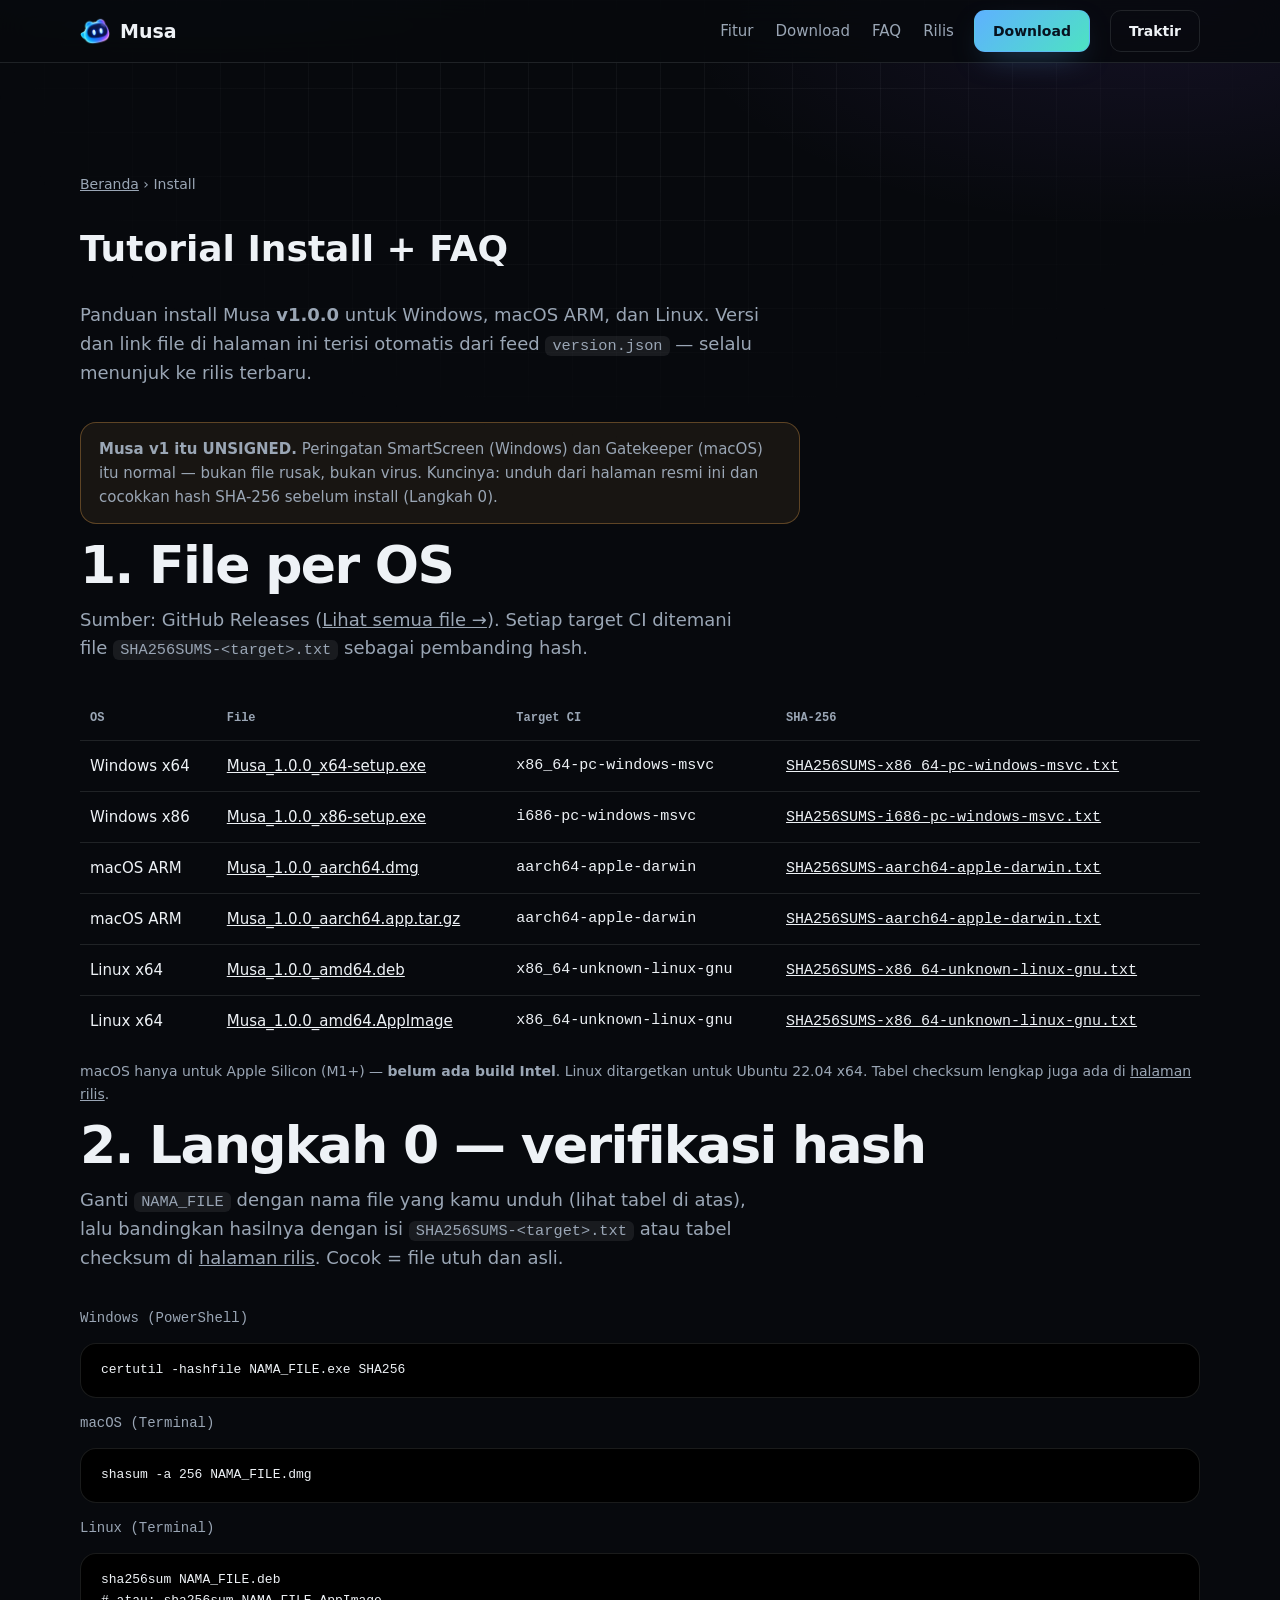
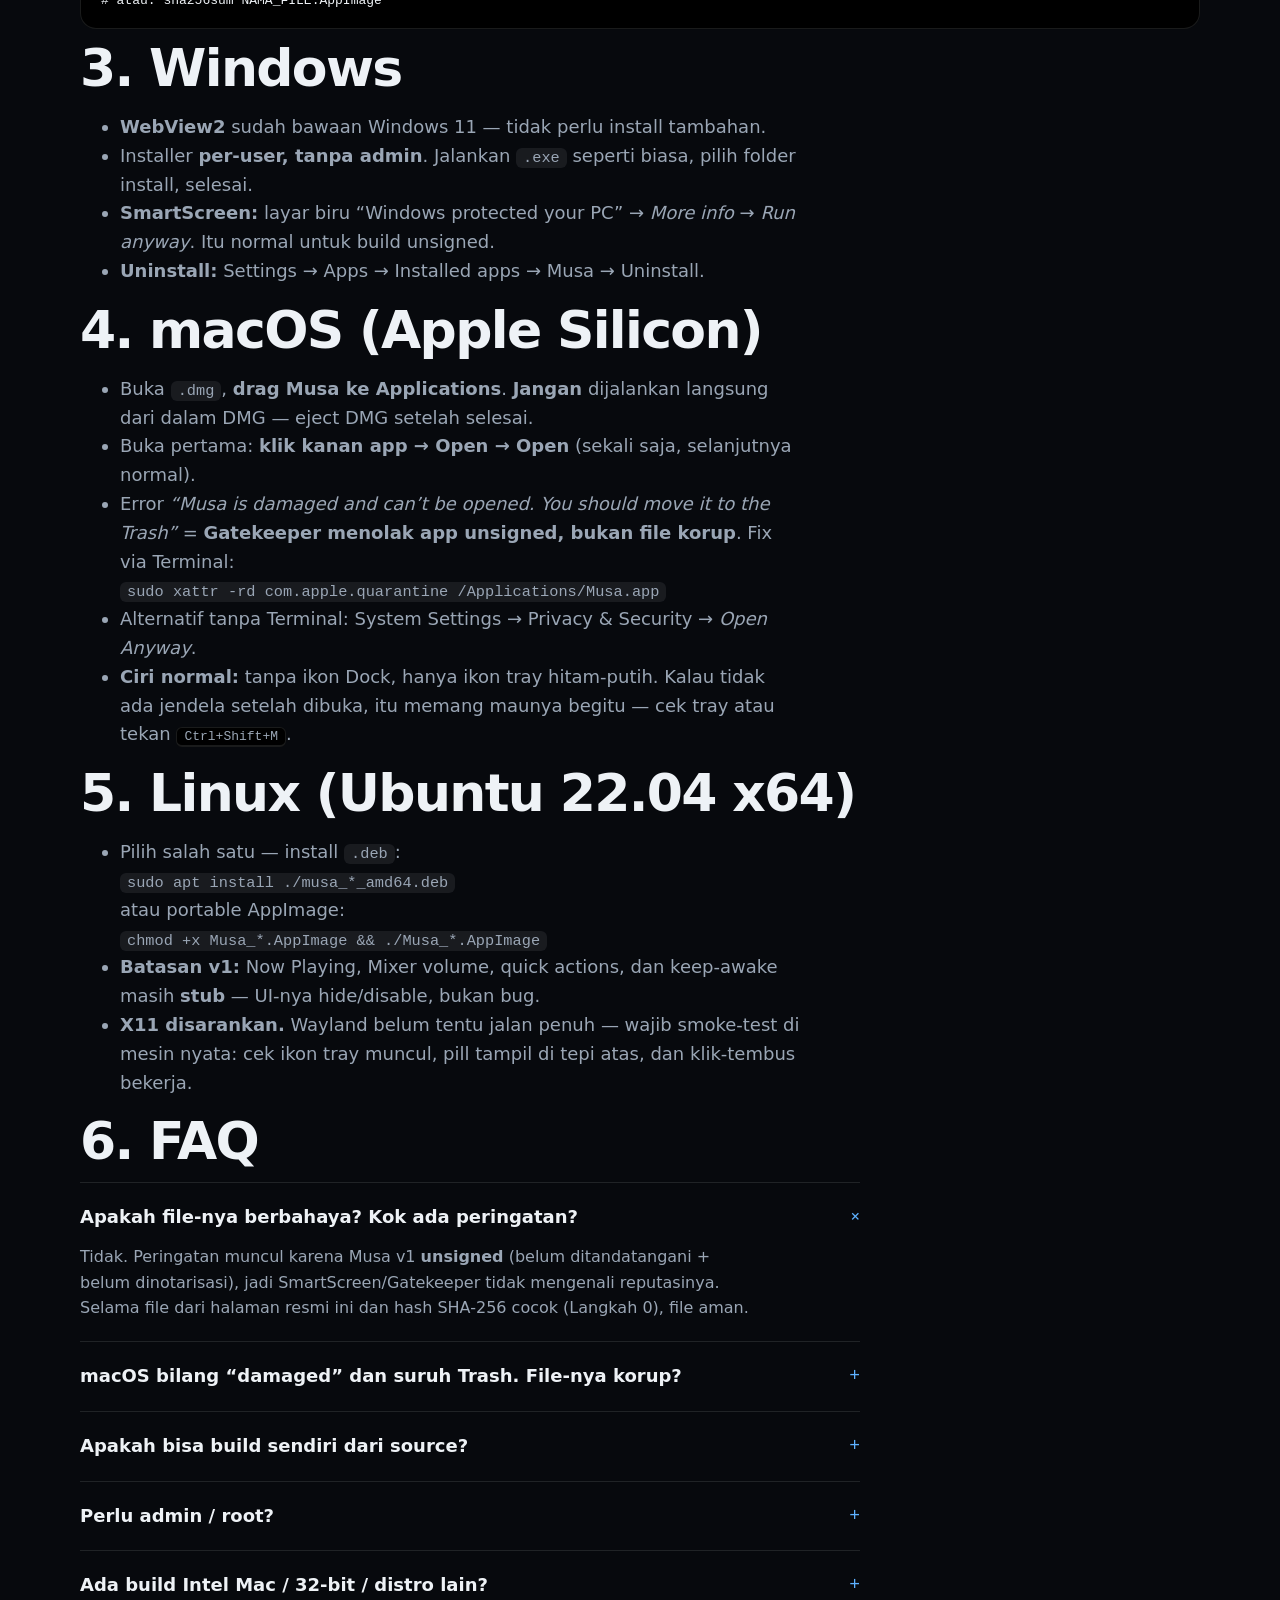
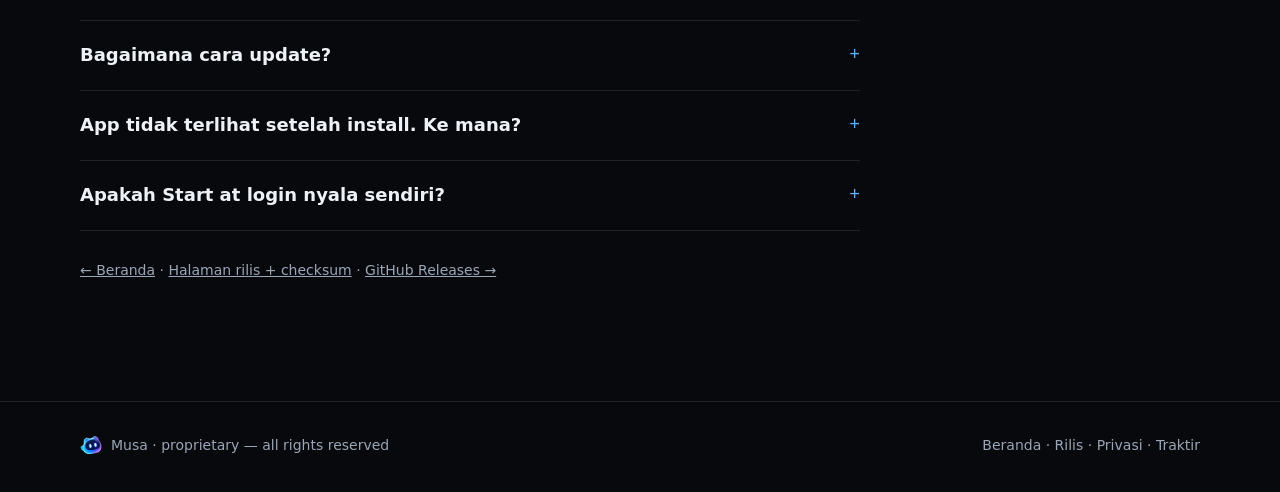
==== commit 835ca1a6: "Halaman traktir + counter total unduhan - traktir/: kartu dukungan, kontak support, daftar pendukung" ====
--- a/install/index.html
+++ b/install/index.html
@@ -49,7 +49,7 @@
         <a href="../rilis/">Rilis</a>
       </nav>
       <a class="btn btn-small" href="../index.html#download">Download</a>
-      <a class="btn btn-small btn-ghost" href="https://trakteer.id/codewithalfi" target="_blank" rel="noopener">Traktir</a>
+      <a class="btn btn-small btn-ghost" href="../traktir/">Traktir</a>
     </div>
   </header>
 
@@ -181,7 +181,7 @@
   <footer>
     <div class="wrap foot">
       <span class="foot-brand"><img src="../assets/logo.png" alt="" width="22" height="22" />Musa · proprietary — all rights reserved</span>
-      <span><a href="../index.html">Beranda</a> · <a href="../rilis/">Rilis</a> · <a href="../privasi/">Privasi</a> · <a href="https://trakteer.id/codewithalfi" target="_blank" rel="noopener">Trakteer</a></span>
+      <span><a href="../index.html">Beranda</a> · <a href="../rilis/">Rilis</a> · <a href="../privasi/">Privasi</a> · <a href="../traktir/">Traktir</a></span>
     </div>
   </footer>
 
